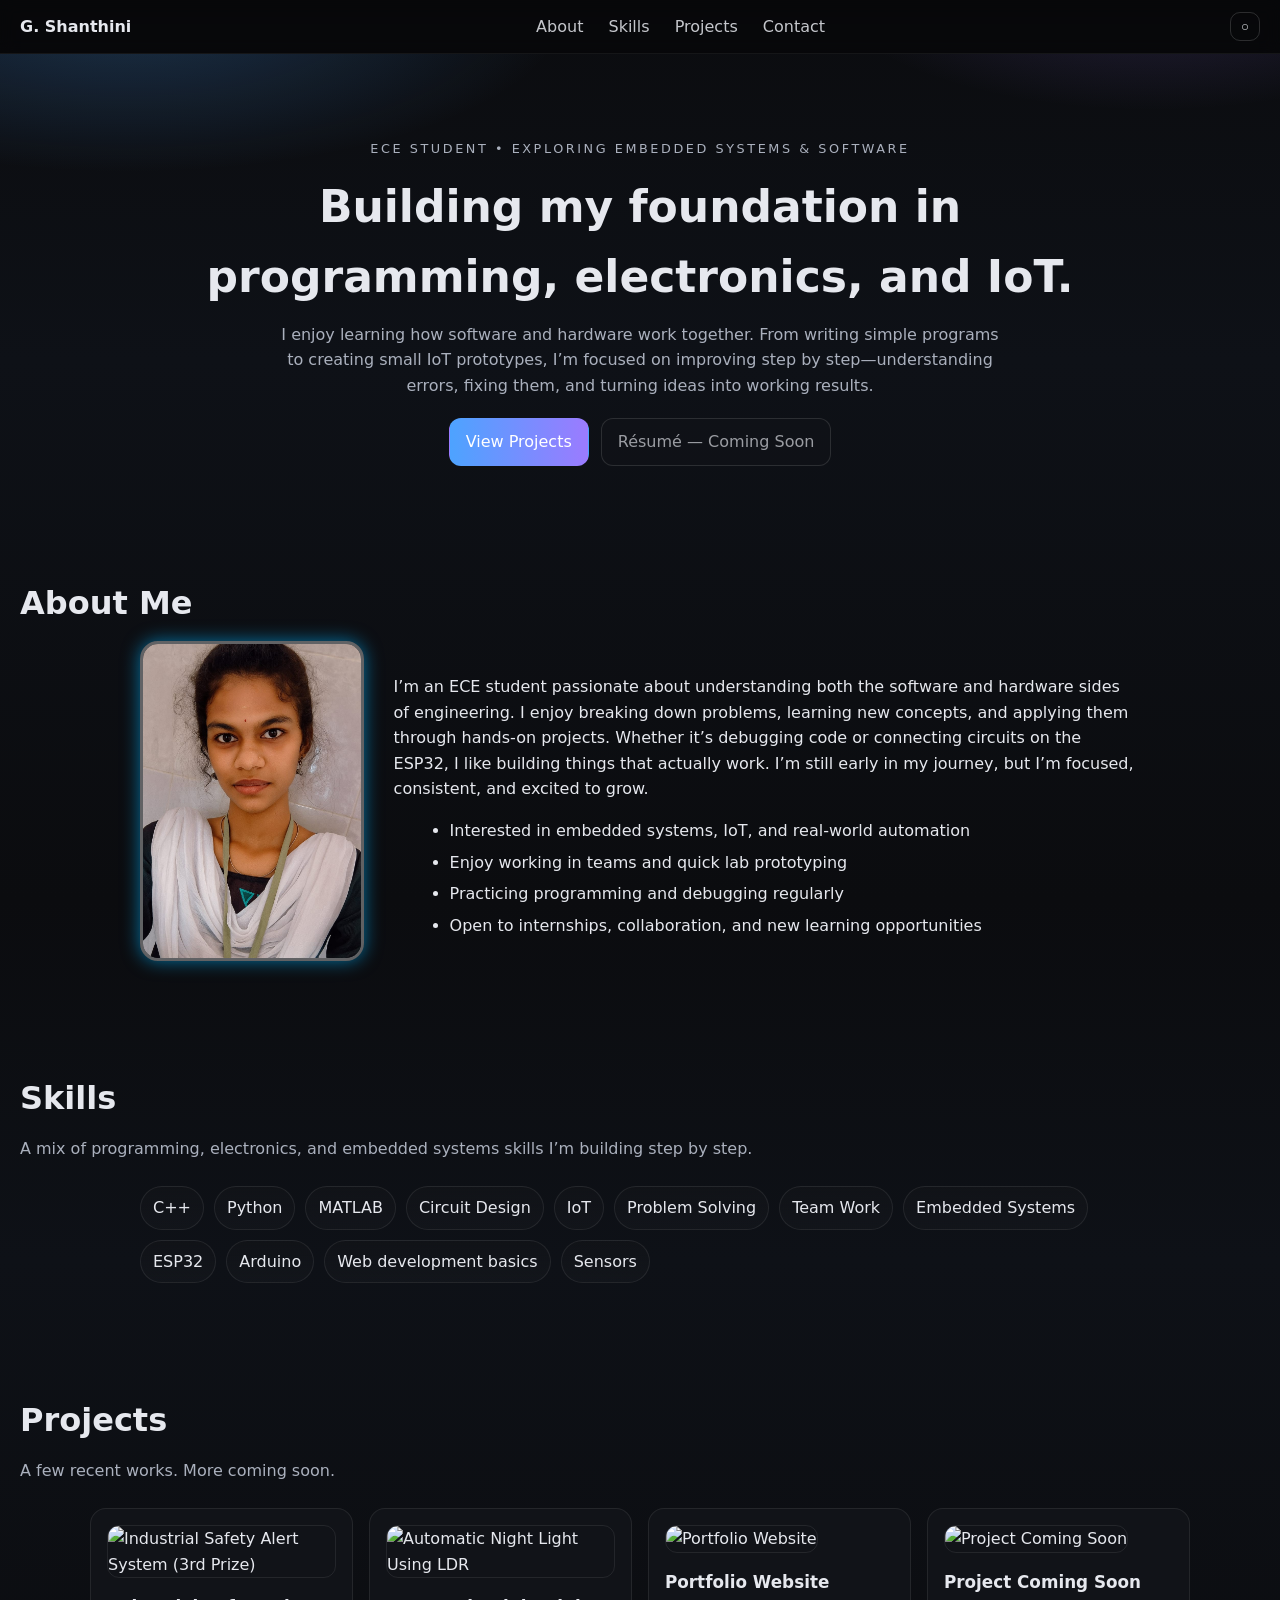
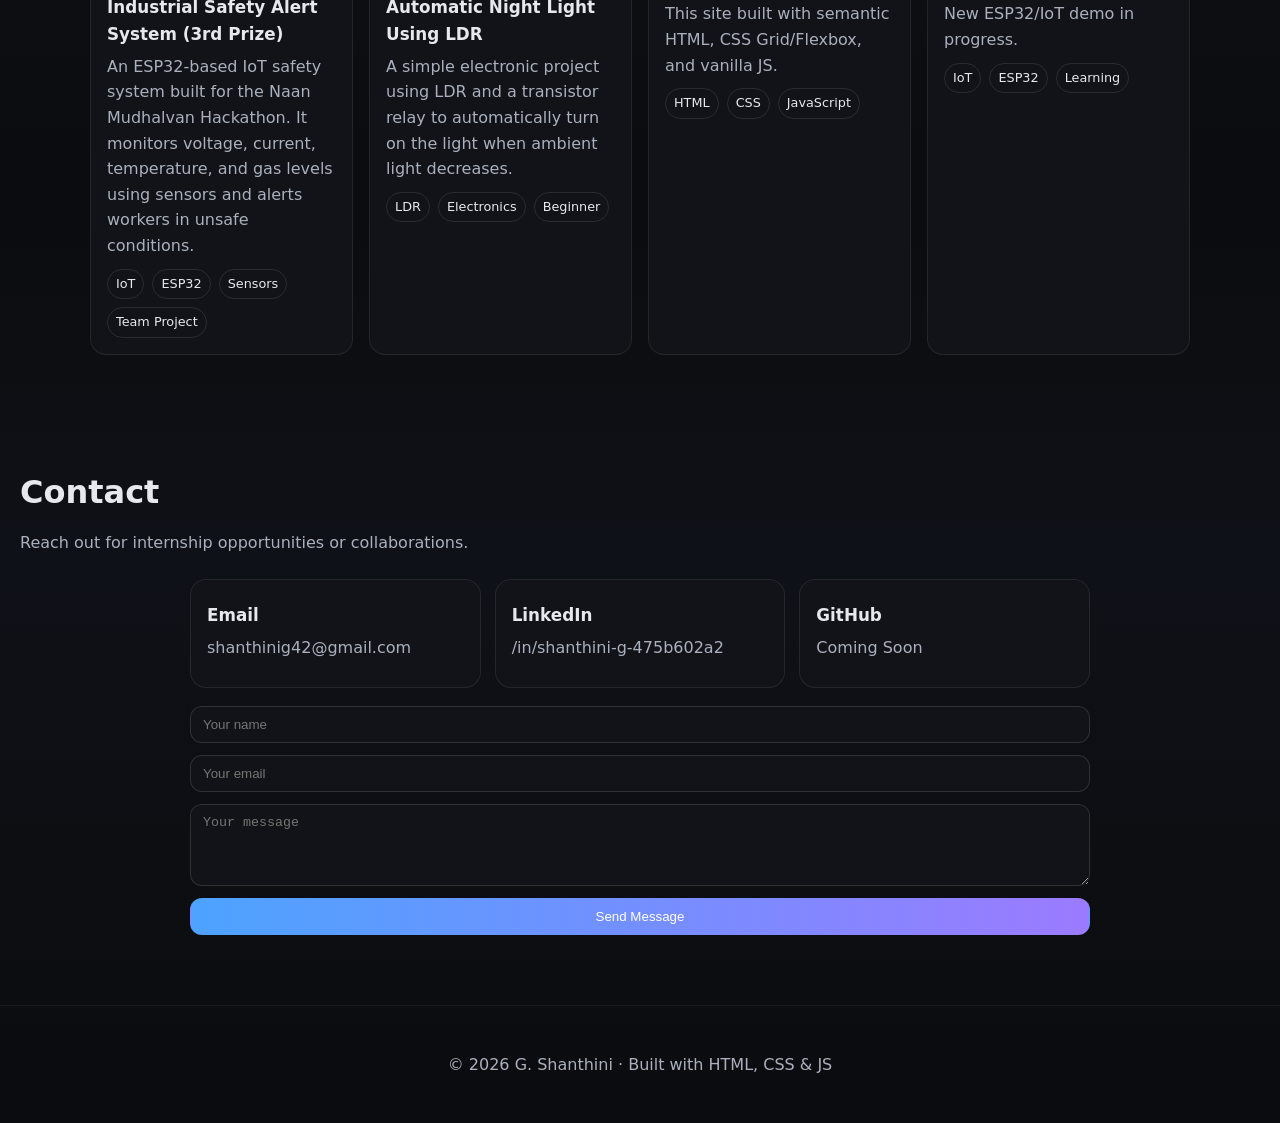
==== index.html @ 72a33650 "Add files via upload" ====
<!DOCTYPE html>
<html lang="en">
<head>
  <meta charset="utf-8" />
  <meta name="viewport" content="width=device-width, initial-scale=1" />
  <title>G. Shanthini — Portfolio</title>
  <meta name="description" content="Projects and skills of G. Shanthini, ECE student curious about hardware and software." />
  <link rel="stylesheet" href="styles.css" />
</head>
<body>
  <!-- Header / Nav -->
  <header class="site-header" id="top">
    <a class="brand" href="#top">G. Shanthini</a>
    <nav class="nav">
      <a href="#about">About</a>
      <a href="#skills">Skills</a>
      <a href="#projects">Projects</a>
      <a href="#contact">Contact</a>
    </nav>
    <button id="theme-toggle" aria-label="Toggle dark mode">○</button>
  </header>

  <!-- Hero -->
  <section class="hero">
    <div class="hero-inner">
      <p class="eyebrow">ECE Student • Exploring Embedded Systems & Software</p>

      <h1>Building my foundation in programming, electronics, and IoT.</h1>

      <p class="lead">
        I enjoy learning how software and hardware work together. From writing simple programs to creating small IoT prototypes, 
        I’m focused on improving step by step—understanding errors, fixing them, and turning ideas into working results.
      </p>

      <div class="cta">
        <a class="btn primary" href="#projects">View Projects</a>
        <a class="btn" href="#" aria-disabled="true" title="Resume coming soon">Résumé — Coming Soon</a>
      </div>
    </div>
  </section>

  <!-- About -->
  <section id="about" class="section reveal">
    <h2>About Me</h2>
    <div class="about-grid">
      <img src="me.jpg" alt="G. Shanthini" class="profile-photo" />
      <div>
        <p>
          I’m an ECE student passionate about understanding both the software and hardware sides of engineering.
          I enjoy breaking down problems, learning new concepts, and applying them through hands-on projects.
          Whether it’s debugging code or connecting circuits on the ESP32, I like building things that actually work.
         I’m still early in my journey, but I’m focused, consistent, and excited to grow.
        </p>

        <ul class="highlights">
          <li>Interested in embedded systems, IoT, and real-world automation</li>
          <li>Enjoy working in teams and quick lab prototyping</li>
          <li>Practicing programming and debugging regularly</li>
          <li>Open to internships, collaboration, and new learning opportunities</li>
        </ul>

      </div>
    </div>
  </section>

  <!-- Skills -->
  <section id="skills" class="section reveal">
    <h2>Skills</h2>
    <p class="section-lead">
      A mix of programming, electronics, and embedded systems skills I’m building step by step.
    </p>

    <div class="chips">
      <span class="chip">C++</span>
      <span class="chip">Python</span>
      <span class="chip">MATLAB</span>
      <span class="chip">Circuit Design</span>
      <span class="chip">IoT</span>
      <span class="chip">Problem Solving</span>
      <span class="chip">Team Work</span>
      <span class="chip">Embedded Systems</span>
      <span class="chip">ESP32</span>
      <span class="chip">Arduino</span>
      <span class="chip">Web development basics</span>
      <span class="chip">Sensors</span>

    </div>
  </section>

  <!-- Projects -->
  <section id="projects" class="section reveal">
    <h2>Projects</h2>
    <p class="section-lead">A few recent works. More coming soon.</p>
    <div id="project-grid" class="project-grid"><!-- populated by JS --></div>
  </section>

  <!-- Contact -->
  <section id="contact" class="section reveal">
    <h2>Contact</h2>
    <p class="section-lead">Reach out for internship opportunities or collaborations.</p>
    <div class="contact-cards">
      <a class="card" href="mailto:shanthinig42@gmail.com">
        <h3>Email</h3>
        <p>shanthinig42@gmail.com</p>
      </a>
      <a class="card" href="https://www.linkedin.com/in/shanthini-g-475b602a2" target="_blank" rel="noopener">
        <h3>LinkedIn</h3>
        <p>/in/shanthini-g-475b602a2</p>
      </a>
      <div class="card" style="cursor:default">
        <h3>GitHub</h3>
        <p>Coming Soon</p>
      </div>
    </div>

    <!-- Simple mailto form (no backend needed) -->
    <form class="contact-form" id="contact-form">
      <input name="name" placeholder="Your name" required />
      <input name="email" type="email" placeholder="Your email" required />
      <textarea name="message" rows="4" placeholder="Your message" required></textarea>
      <button type="submit" class="btn primary">Send Message</button>
      <p id="form-msg" class="form-msg" aria-live="polite"></p>
    </form>
  </section>

  <footer class="site-footer">
    <p>© <span id="year"></span> G. Shanthini · Built with HTML, CSS & JS</p>
  </footer>

  <!-- Project Details Modal (must be inside <body>, just before </body>) -->
  <div id="project-backdrop" class="backdrop" hidden></div>
  <div id="project-modal" class="modal" hidden aria-modal="true" role="dialog">
    <button id="modal-close" class="modal-close" aria-label="Close">✕</button>
    <img id="modal-img" alt="" class="modal-img" />
    <div class="modal-body">
      <h3 id="modal-title"></h3>
      <p id="modal-desc" class="modal-desc"></p>
      <ul id="modal-bullets" class="modal-bullets"></ul>
      <div id="modal-tags" class="modal-tags"></div>
      <a id="modal-link" class="btn primary" target="_blank" rel="noopener">View Project</a>
    </div>
  </div>

  <script src="script.js"></script>
</body>
</html>
---- styles.css ----
:root{
  --bg: #0b0c0f;
  --panel:#111318;
  --text:#e6e8ee;
  --muted:#aab0bd;
  --brand:#4da3ff;
  --brand-2:#9b7bff;
  --ring: rgba(77,163,255,.35);
}

.light{
  --bg:#f7f8fb;
  --panel:#ffffff;
  --text:#111318;
  --muted:#596273;
  --brand:#2563eb;
  --brand-2:#7c3aed;
  --ring: rgba(37,99,235,.25);
}

*{box-sizing:border-box}
html,body{height:100%}
body{
  margin:0;
  font-family: system-ui, -apple-system, Segoe UI, Roboto, Arial, sans-serif;
  color:var(--text);
  background:linear-gradient(180deg,var(--bg), #0e1117 40%, var(--bg) 100%);
  line-height:1.6;
}

/* Header */
.site-header{
  position:sticky; top:0; z-index:50;
  display:flex; align-items:center; justify-content:space-between;
  padding:12px 20px; background:rgba(0,0,0,.35); backdrop-filter: blur(8px);
  border-bottom:1px solid rgba(255,255,255,.06);
}
.brand{font-weight:700; color:var(--text); text-decoration:none}
.nav a{color:var(--text); text-decoration:none; margin:0 10px; opacity:.85}
.nav a:hover{opacity:1}
#theme-toggle{
  border:1px solid rgba(255,255,255,.15); background:transparent; color:var(--text);
  padding:6px 10px; border-radius:10px; cursor:pointer;
}

/* Hero */
.hero{
  padding:72px 20px 56px;
  background:
    radial-gradient(800px 300px at 10% -10%, rgba(77,163,255,.25), transparent 55%),
    radial-gradient(700px 300px at 90% -20%, rgba(155,123,255,.22), transparent 50%);
}
.hero-inner{
  max-width:1000px; margin:0 auto; text-align:center;
}
.eyebrow{
  color:var(--muted); letter-spacing:.2em; text-transform:uppercase; font-size:.8rem
}
.hero h1{
  font-size:clamp(28px,5vw,44px);
  margin:.2em 0 .2em;
}
.lead{
  max-width:720px; margin:0 auto 20px; color:var(--muted);
}
.cta{
  display:flex; gap:12px; justify-content:center; flex-wrap:wrap;
}

/* Sections */
.section{padding:56px 20px}
.section h2{
  font-size:clamp(22px,3.5vw,32px);
  margin:0 0 12px;
}
.section-lead{
  color:var(--muted);
  margin:0 0 24px;
}

/* About */
.about-grid{
  max-width:1000px; margin:0 auto;
  display:flex; gap:30px; align-items:center;
}
.highlights{ margin:14px 0 0 16px; }
.highlights li{ margin:6px 0; }

/* Profile Photo Styling */
.profile-photo {
  width: 260px;
  height: 320px;
  border-radius: 18px;
  object-fit: cover;
  border: 3px solid rgba(255, 255, 255, 0.35);
  box-shadow: 0 0 18px rgba(0, 180, 255, 0.6);
  transition: 0.25s ease-in-out;
  animation: glowPulse 3s infinite ease-in-out;
}
.profile-photo:hover {
  box-shadow: 0 0 28px rgba(0, 200, 255, 0.9);
  transform: scale(1.02);
}
@keyframes glowPulse {
  0% { box-shadow: 0 0 18px rgba(0, 180, 255, 0.6); }
  50% { box-shadow: 0 0 28px rgba(0, 220, 255, 0.9); }
  100% { box-shadow: 0 0 18px rgba(0, 180, 255, 0.6); }
}

/* Skills */
.chips{
  max-width:1000px; margin:0 auto;
  display:flex; flex-wrap:wrap; gap:10px;
}
.chip{
  background:linear-gradient(180deg, var(--panel), rgba(255,255,255,.02));
  border:1px solid rgba(255,255,255,.08);
  padding:8px 12px; border-radius:999px; color:var(--text);
}

/* Projects */
.project-grid{
  max-width:1100px; margin:0 auto;
  display:grid; gap:16px;
  grid-template-columns: repeat(auto-fill, minmax(260px, 1fr));
}

.card{
  background:var(--panel);
  border:1px solid rgba(255,255,255,.08);
  border-radius:16px; padding:16px;
  text-decoration:none; color:var(--text);
  transition: transform .15s ease, box-shadow .15s ease, border-color .15s ease;
}
.card:hover{
  transform: translateY(-3px);
  border-color: var(--ring);
  box-shadow:0 10px 24px rgba(0,0,0,.25);
}

/* Uniform card image */
.card img{
  width:100%;
  height:220px;
  object-fit:cover;
  object-position:center;
  border-radius:12px;
  margin-bottom:10px;
  border:1px solid rgba(255,255,255,.08);
}
.card h3{ margin:6px 0 6px; font-size:1.05rem; }
.card p{ color:var(--muted); margin:0 0 10px }
.card .tags{ display:flex; flex-wrap:wrap; gap:8px; }
.tag{ font-size:.8rem; padding:4px 8px; border-radius:999px; border:1px solid rgba(255,255,255,.1) }

/* Contact */
.contact-cards{
  max-width:900px; margin:0 auto 18px;
  display:grid; gap:14px;
  grid-template-columns: repeat(auto-fit, minmax(220px, 1fr));
}
.contact-form{
  max-width:900px; margin:0 auto; display:grid; gap:12px;
}
.contact-form input,
.contact-form textarea{
  background:var(--panel); border:1px solid rgba(255,255,255,.12);
  color:var(--text); padding:10px 12px;
  border-radius:12px; outline:none;
}
.contact-form input:focus,
.contact-form textarea:focus{
  border-color: var(--ring);
  box-shadow:0 0 0 4px var(--ring);
}
.form-msg{ margin:2px 0 0; color:var(--muted); }

/* Footer */
.site-footer{
  padding:30px 20px; text-align:center;
  color:var(--muted);
  border-top:1px solid rgba(255,255,255,.06);
}

/* Buttons */
.btn{
  display:inline-block; padding:10px 16px;
  border-radius:12px;
  border:1px solid rgba(255,255,255,.18);
  text-decoration:none; color:var(--text);
  background:var(--panel);
}
.btn.primary{
  border-color: transparent;
  background: linear-gradient(90deg, var(--brand), var(--brand-2));
  color:white;
}
.btn[aria-disabled="true"]{ opacity:.65; pointer-events:none; }
.btn:focus{ outline: none; box-shadow:0 0 0 4px var(--ring); }

/* Reveal animation */
.reveal{ opacity:0; transform: translateY(40px); transition: all .9s ease; }
.reveal.active{ opacity:1; transform: translateY(0); }

/* ===== Project Modal ===== */
.backdrop{position:fixed; inset:0; background:rgba(0,0,0,.6); backdrop-filter:blur(4px); z-index:80;}
.modal{position:fixed; inset:0; display:grid; place-items:center; padding:24px; z-index:90;}
.modal[hidden], .backdrop[hidden]{display:none;}
.modal-img{width:100%; max-width:760px; height:320px; object-fit:cover; border-radius:18px; border:1px solid rgba(255,255,255,.12); margin-bottom:10px;}
.modal .modal-body{max-width:760px; background:var(--panel); color:var(--text); border:1px solid rgba(255,255,255,.12); border-radius:18px; padding:18px 18px 20px; box-shadow:0 30px 60px rgba(0,0,0,.45);}
.modal h3{margin:6px 0 8px; font-size:1.35rem;}
.modal-desc{color:var(--muted); margin:0 0 10px;}
.modal-bullets{margin:8px 0 12px 18px;}
.modal-bullets li{margin:6px 0;}
.modal-tags{display:flex; flex-wrap:wrap; gap:8px; margin-bottom:14px;}
.modal-tags .tag{font-size:.85rem; padding:4px 8px; border-radius:999px; border:1px solid rgba(255,255,255,.14);}
.modal-close{position:fixed; top:20px; right:20px; background:var(--panel); color:var(--text); border:1px solid rgba(255,255,255,.18); width:38px; height:38px; border-radius:12px; cursor:pointer;}
.modal.open .modal-img, .modal.open .modal-body{ animation: pop .22s ease-out both; }
@keyframes pop{ from{transform:translateY(10px) scale(.98); opacity:0;} to{transform:translateY(0) scale(1); opacity:1;} }

@media (max-width: 860px){ .modal-img{height:220px;} }
@media (max-width: 480px){
  .modal-img { height: 180px; }
  .modal .modal-body { padding: 14px; border-radius: 14px; }
  .modal h3 { font-size: 1.1rem; }
}
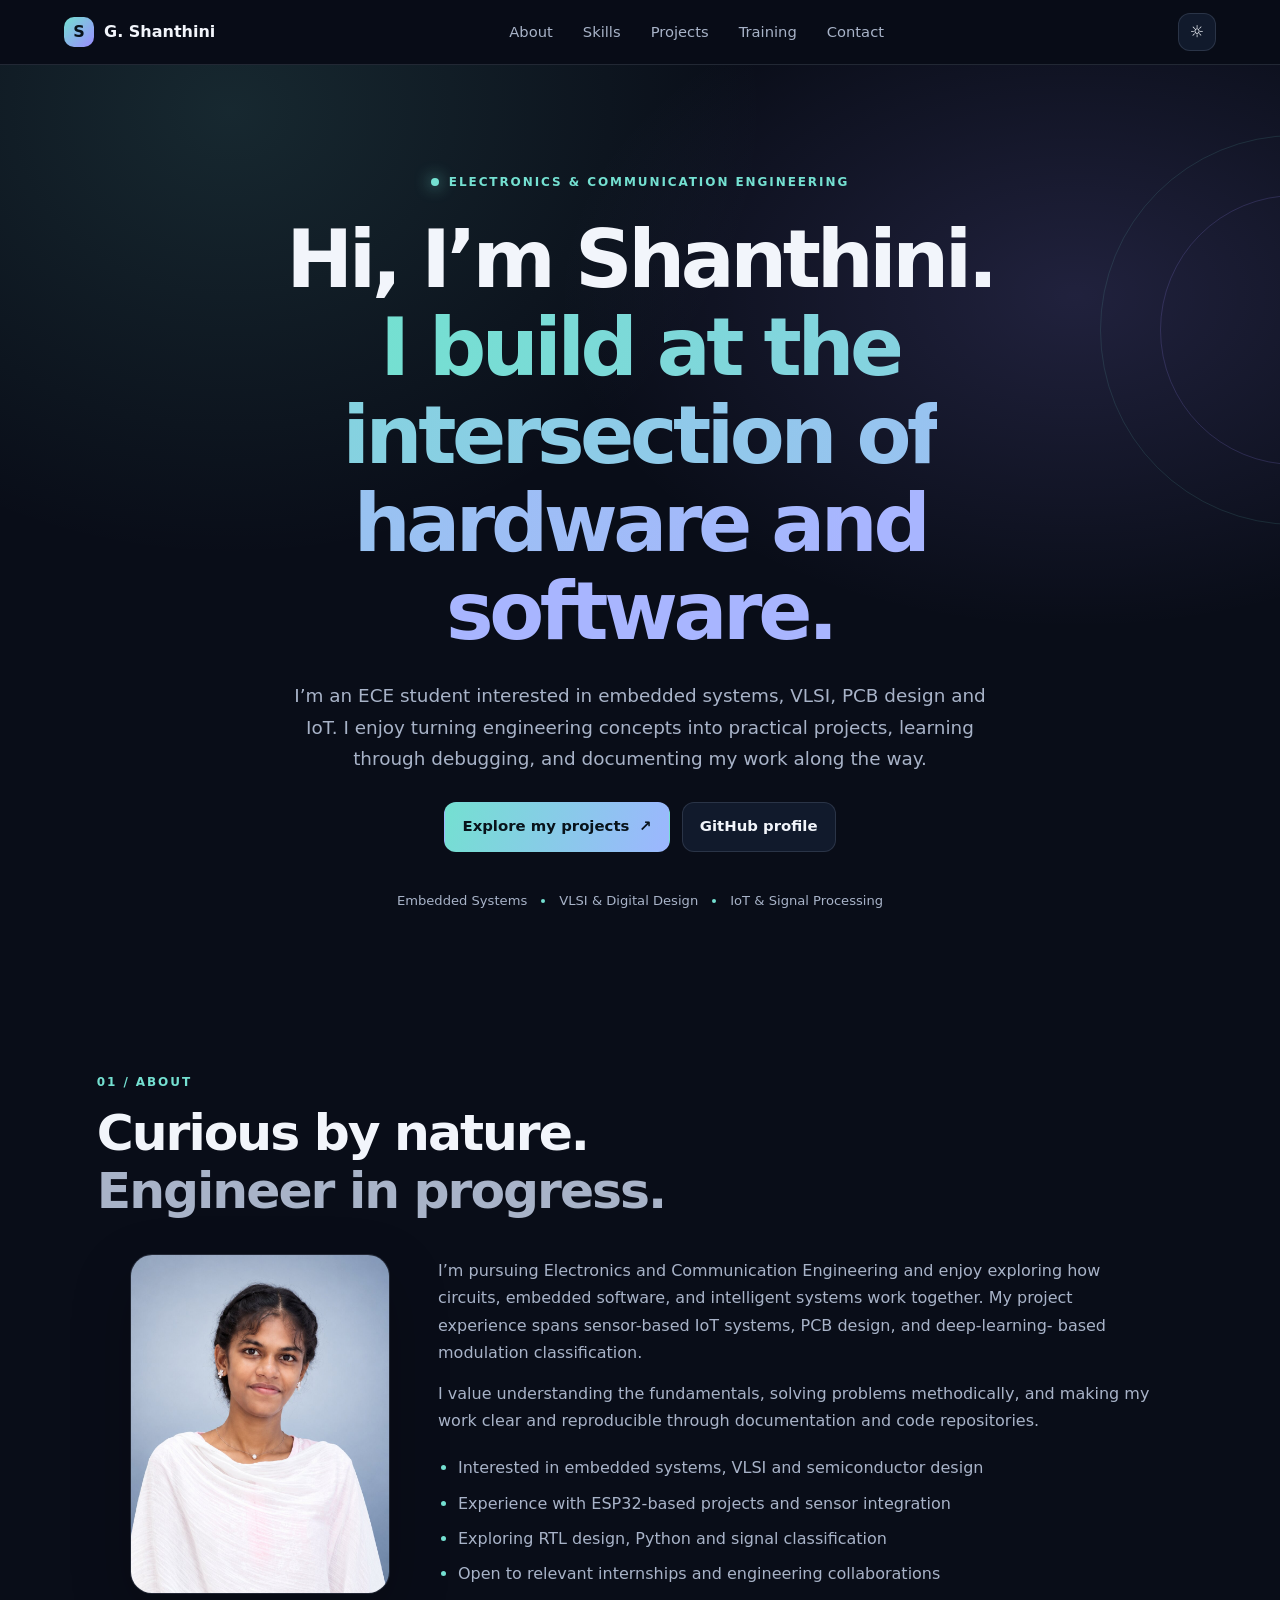
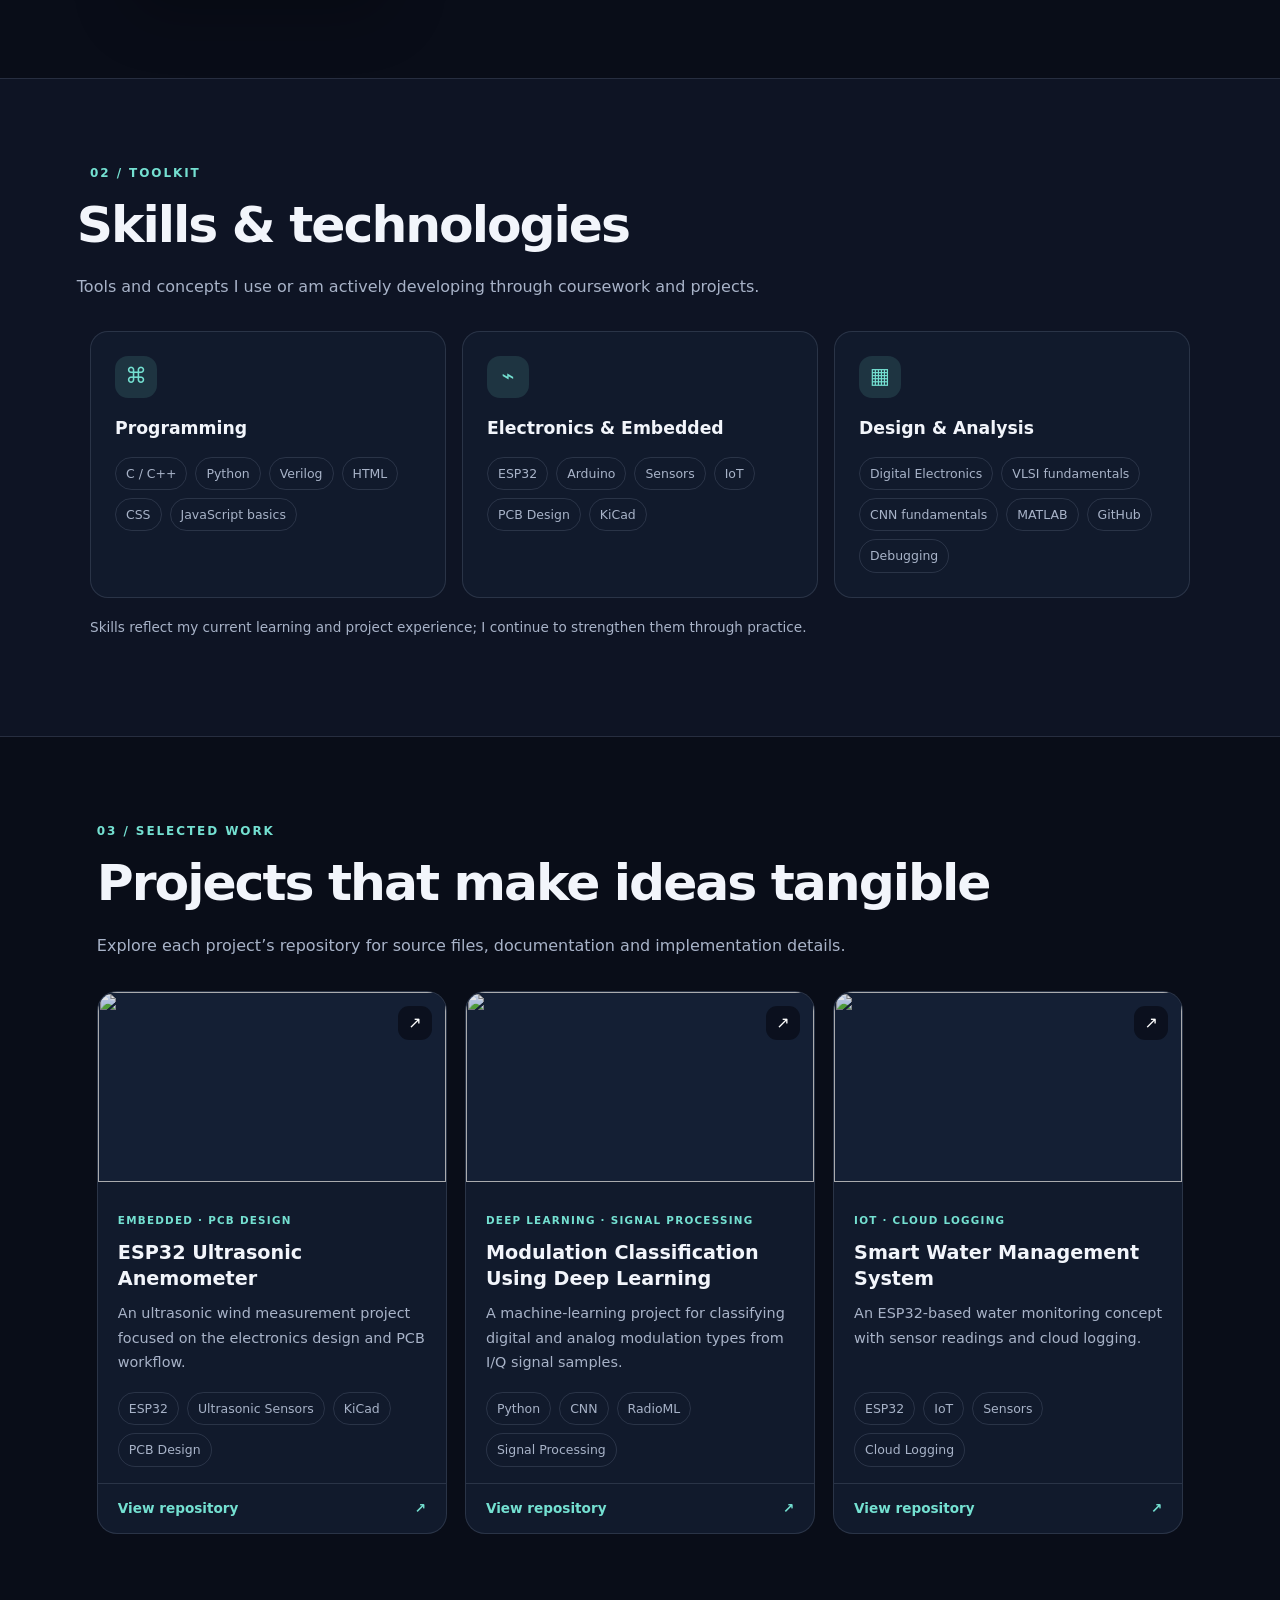
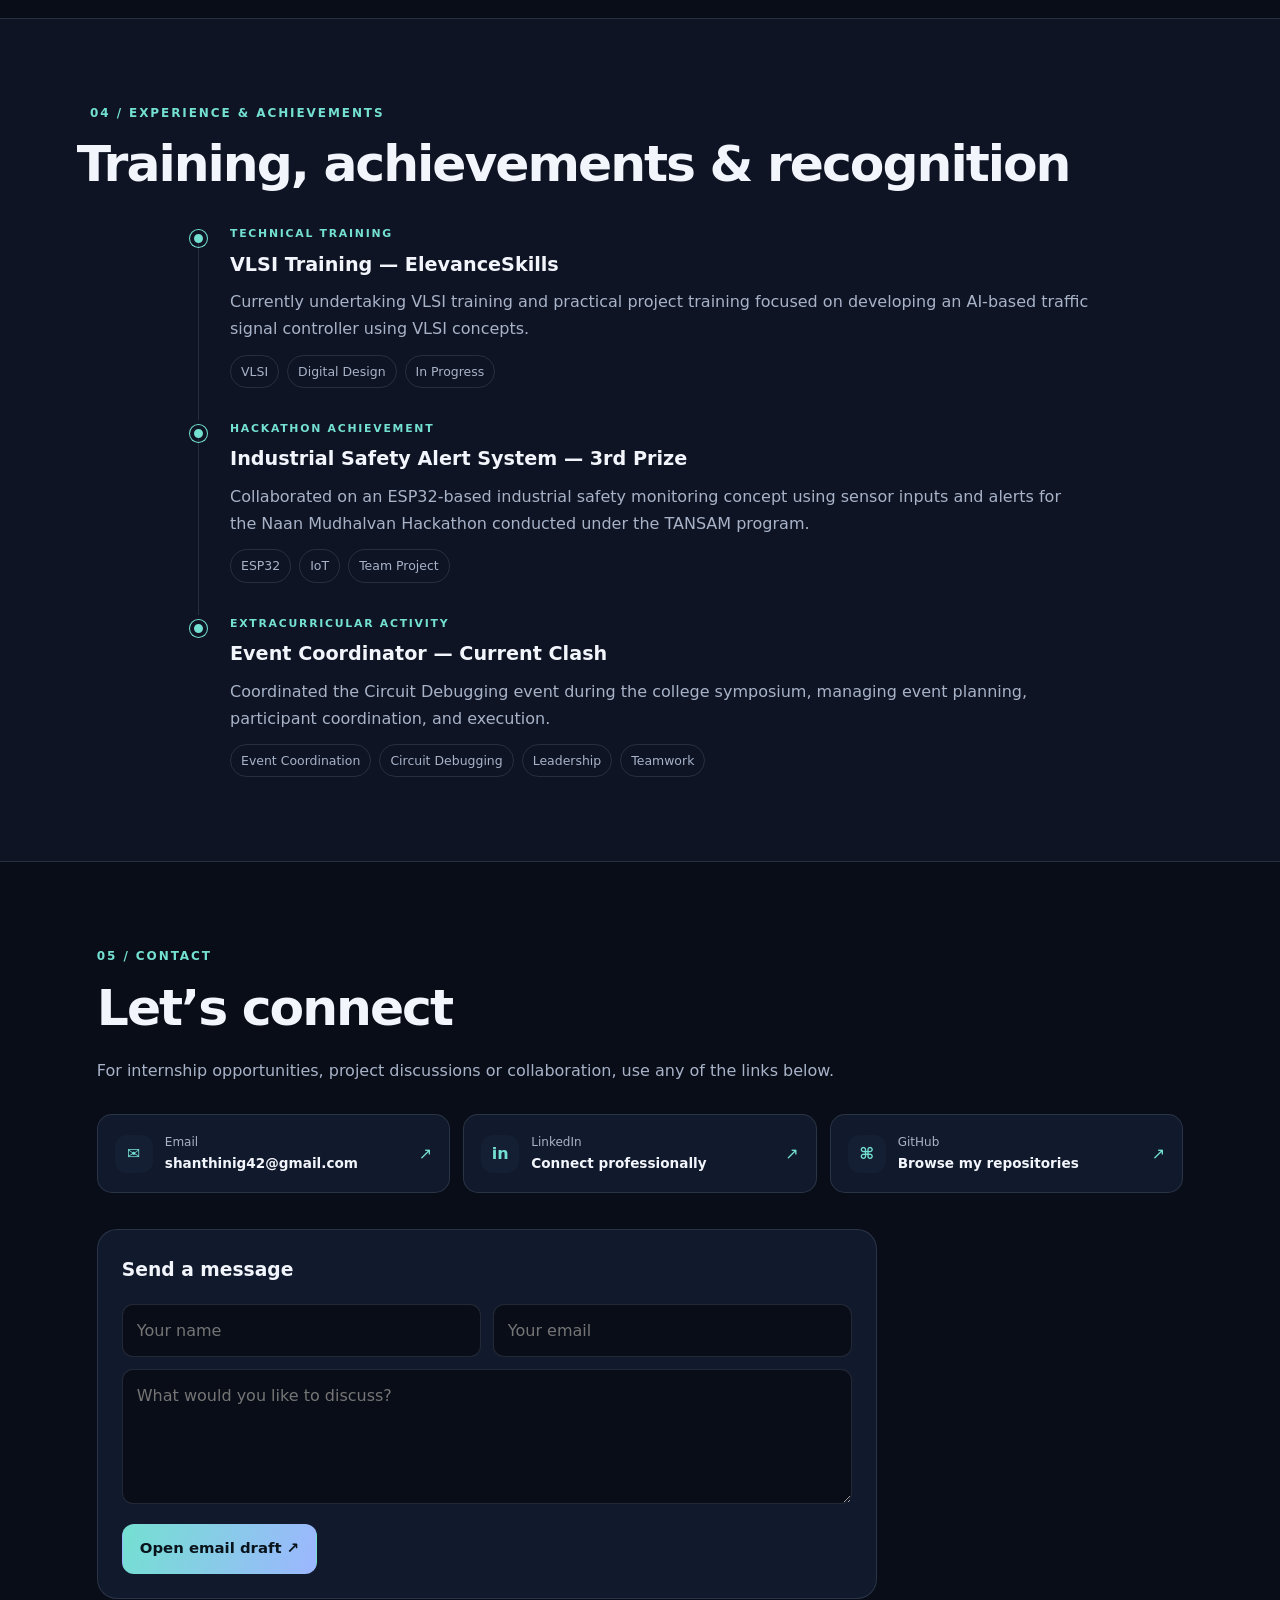
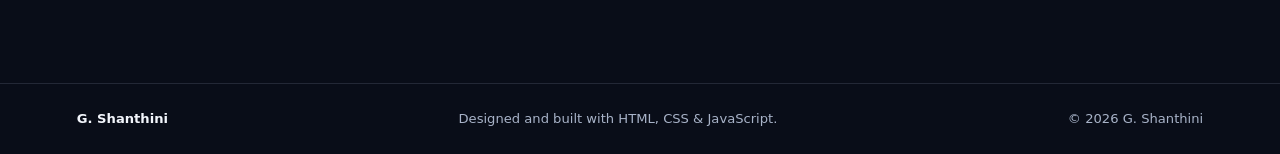
==== commit dadf1df8: "Add files via upload" ====
--- a/index.html
+++ b/index.html
@@ -1,146 +1,460 @@
-<!DOCTYPE html>
-<html lang="en">
-<head>
-  <meta charset="utf-8" />
-  <meta name="viewport" content="width=device-width, initial-scale=1" />
-  <title>G. Shanthini — Portfolio</title>
-  <meta name="description" content="Projects and skills of G. Shanthini, ECE student curious about hardware and software." />
-  <link rel="stylesheet" href="styles.css" />
-</head>
-<body>
-  <!-- Header / Nav -->
-  <header class="site-header" id="top">
-    <a class="brand" href="#top">G. Shanthini</a>
-    <nav class="nav">
-      <a href="#about">About</a>
-      <a href="#skills">Skills</a>
-      <a href="#projects">Projects</a>
-      <a href="#contact">Contact</a>
-    </nav>
-    <button id="theme-toggle" aria-label="Toggle dark mode">○</button>
-  </header>
-
-  <!-- Hero -->
-  <section class="hero">
-    <div class="hero-inner">
-      <p class="eyebrow">ECE Student • Exploring Embedded Systems & Software</p>
-
-      <h1>Building my foundation in programming, electronics, and IoT.</h1>
-
-      <p class="lead">
-        I enjoy learning how software and hardware work together. From writing simple programs to creating small IoT prototypes, 
-        I’m focused on improving step by step—understanding errors, fixing them, and turning ideas into working results.
-      </p>
-
-      <div class="cta">
-        <a class="btn primary" href="#projects">View Projects</a>
-        <a class="btn" href="#" aria-disabled="true" title="Resume coming soon">Résumé — Coming Soon</a>
-      </div>
-    </div>
-  </section>
-
-  <!-- About -->
-  <section id="about" class="section reveal">
-    <h2>About Me</h2>
-    <div class="about-grid">
-      <img src="me.jpg" alt="G. Shanthini" class="profile-photo" />
-      <div>
-        <p>
-          I’m an ECE student passionate about understanding both the software and hardware sides of engineering.
-          I enjoy breaking down problems, learning new concepts, and applying them through hands-on projects.
-          Whether it’s debugging code or connecting circuits on the ESP32, I like building things that actually work.
-         I’m still early in my journey, but I’m focused, consistent, and excited to grow.
-        </p>
-
-        <ul class="highlights">
-          <li>Interested in embedded systems, IoT, and real-world automation</li>
-          <li>Enjoy working in teams and quick lab prototyping</li>
-          <li>Practicing programming and debugging regularly</li>
-          <li>Open to internships, collaboration, and new learning opportunities</li>
-        </ul>
-
-      </div>
-    </div>
-  </section>
-
-  <!-- Skills -->
-  <section id="skills" class="section reveal">
-    <h2>Skills</h2>
-    <p class="section-lead">
-      A mix of programming, electronics, and embedded systems skills I’m building step by step.
-    </p>
-
-    <div class="chips">
-      <span class="chip">C++</span>
-      <span class="chip">Python</span>
-      <span class="chip">MATLAB</span>
-      <span class="chip">Circuit Design</span>
-      <span class="chip">IoT</span>
-      <span class="chip">Problem Solving</span>
-      <span class="chip">Team Work</span>
-      <span class="chip">Embedded Systems</span>
-      <span class="chip">ESP32</span>
-      <span class="chip">Arduino</span>
-      <span class="chip">Web development basics</span>
-      <span class="chip">Sensors</span>
-
-    </div>
-  </section>
-
-  <!-- Projects -->
-  <section id="projects" class="section reveal">
-    <h2>Projects</h2>
-    <p class="section-lead">A few recent works. More coming soon.</p>
-    <div id="project-grid" class="project-grid"><!-- populated by JS --></div>
-  </section>
-
-  <!-- Contact -->
-  <section id="contact" class="section reveal">
-    <h2>Contact</h2>
-    <p class="section-lead">Reach out for internship opportunities or collaborations.</p>
-    <div class="contact-cards">
-      <a class="card" href="mailto:shanthinig42@gmail.com">
-        <h3>Email</h3>
-        <p>shanthinig42@gmail.com</p>
-      </a>
-      <a class="card" href="https://www.linkedin.com/in/shanthini-g-475b602a2" target="_blank" rel="noopener">
-        <h3>LinkedIn</h3>
-        <p>/in/shanthini-g-475b602a2</p>
-      </a>
-      <div class="card" style="cursor:default">
-        <h3>GitHub</h3>
-        <p>Coming Soon</p>
-      </div>
-    </div>
-
-    <!-- Simple mailto form (no backend needed) -->
-    <form class="contact-form" id="contact-form">
-      <input name="name" placeholder="Your name" required />
-      <input name="email" type="email" placeholder="Your email" required />
-      <textarea name="message" rows="4" placeholder="Your message" required></textarea>
-      <button type="submit" class="btn primary">Send Message</button>
-      <p id="form-msg" class="form-msg" aria-live="polite"></p>
-    </form>
-  </section>
-
-  <footer class="site-footer">
-    <p>© <span id="year"></span> G. Shanthini · Built with HTML, CSS & JS</p>
-  </footer>
-
-  <!-- Project Details Modal (must be inside <body>, just before </body>) -->
-  <div id="project-backdrop" class="backdrop" hidden></div>
-  <div id="project-modal" class="modal" hidden aria-modal="true" role="dialog">
-    <button id="modal-close" class="modal-close" aria-label="Close">✕</button>
-    <img id="modal-img" alt="" class="modal-img" />
-    <div class="modal-body">
-      <h3 id="modal-title"></h3>
-      <p id="modal-desc" class="modal-desc"></p>
-      <ul id="modal-bullets" class="modal-bullets"></ul>
-      <div id="modal-tags" class="modal-tags"></div>
-      <a id="modal-link" class="btn primary" target="_blank" rel="noopener">View Project</a>
-    </div>
-  </div>
-
-  <script src="script.js"></script>
-</body>
-</html>
+
+<!DOCTYPE html>
+<html lang="en">
+<head>
+  <meta charset="utf-8" />
+  <meta name="viewport" content="width=device-width, initial-scale=1" />
+  <meta name="theme-color" content="#0b1020" />
+
+  <title>G. Shanthini | ECE & Embedded Systems Portfolio</title>
+
+  <meta
+    name="description"
+    content="Portfolio of G. Shanthini, Electronics and Communication Engineering student exploring embedded systems, VLSI, IoT, PCB design, and deep learning."
+  />
+
+  <link rel="stylesheet" href="styles.css" />
+</head>
+
+<body>
+  <header class="site-header" id="top">
+    <a class="brand" href="#top">
+      <span class="brand-mark">S</span>
+      G. Shanthini
+    </a>
+
+    <nav class="nav" aria-label="Main navigation">
+      <a href="#about">About</a>
+      <a href="#skills">Skills</a>
+      <a href="#projects">Projects</a>
+      <a href="#experience">Training</a>
+      <a href="#contact">Contact</a>
+    </nav>
+
+    <button
+      id="theme-toggle"
+      aria-label="Toggle light mode"
+      title="Toggle theme"
+      type="button"
+    >☼</button>
+  </header>
+
+  <main>
+    <!-- Hero Section -->
+    <section class="hero">
+      <div class="hero-inner">
+        <p class="eyebrow">
+          <span class="status-dot"></span>
+          Electronics & Communication Engineering
+        </p>
+
+        <h1>
+          Hi, I’m Shanthini.<br />
+          <span class="gradient-text">
+            I build at the intersection of hardware and software.
+          </span>
+        </h1>
+
+        <p class="lead">
+          I’m an ECE student interested in embedded systems, VLSI, PCB
+          design and IoT. I enjoy turning engineering concepts into
+          practical projects, learning through debugging, and documenting
+          my work along the way.
+        </p>
+
+        <div class="cta">
+          <a class="btn primary" href="#projects">
+            Explore my projects
+            <span aria-hidden="true">↗</span>
+          </a>
+
+          <a
+            class="btn"
+            href="https://github.com/ShanthiniGopi42"
+            target="_blank"
+            rel="noopener noreferrer"
+          >GitHub profile</a>
+        </div>
+
+        <div class="hero-facts">
+          <span>Embedded Systems</span>
+          <i></i>
+          <span>VLSI & Digital Design</span>
+          <i></i>
+          <span>IoT & Signal Processing</span>
+        </div>
+      </div>
+
+      <div class="hero-orbit orbit-one"></div>
+      <div class="hero-orbit orbit-two"></div>
+    </section>
+
+    <!-- About Section -->
+    <section id="about" class="section reveal">
+      <div class="section-kicker">01 / ABOUT</div>
+
+      <h2>
+        Curious by nature.<br />
+        <span class="muted-heading">Engineer in progress.</span>
+      </h2>
+
+      <div class="about-grid">
+        <img
+          src="me.jpg"
+          alt="Portrait of G. Shanthini"
+          class="profile-photo"
+        />
+
+        <div class="about-copy">
+          <p>
+            I’m pursuing Electronics and Communication Engineering and
+            enjoy exploring how circuits, embedded software, and
+            intelligent systems work together. My project experience
+            spans sensor-based IoT systems, PCB design, and deep-learning-
+            based modulation classification.
+          </p>
+
+          <p>
+            I value understanding the fundamentals, solving problems
+            methodically, and making my work clear and reproducible
+            through documentation and code repositories.
+          </p>
+
+          <ul class="highlights">
+            <li>
+              Interested in embedded systems, VLSI and semiconductor design
+            </li>
+            <li>
+              Experience with ESP32-based projects and sensor integration
+            </li>
+            <li>
+              Exploring RTL design, Python and signal classification
+            </li>
+            <li>
+              Open to relevant internships and engineering collaborations
+            </li>
+          </ul>
+        </div>
+      </div>
+    </section>
+
+    <!-- Skills Section -->
+    <section id="skills" class="section section-alt reveal">
+      <div class="section-kicker">02 / TOOLKIT</div>
+
+      <h2>Skills & technologies</h2>
+
+      <p class="section-lead">
+        Tools and concepts I use or am actively developing through
+        coursework and projects.
+      </p>
+
+      <div class="skill-groups">
+        <article class="skill-panel">
+          <div class="skill-icon">⌘</div>
+          <h3>Programming</h3>
+
+          <div class="chips">
+            <span class="chip">C / C++</span>
+            <span class="chip">Python</span>
+            <span class="chip">Verilog</span>
+            <span class="chip">HTML</span>
+            <span class="chip">CSS</span>
+            <span class="chip">JavaScript basics</span>
+          </div>
+        </article>
+
+        <article class="skill-panel">
+          <div class="skill-icon">⌁</div>
+          <h3>Electronics & Embedded</h3>
+
+          <div class="chips">
+            <span class="chip">ESP32</span>
+            <span class="chip">Arduino</span>
+            <span class="chip">Sensors</span>
+            <span class="chip">IoT</span>
+            <span class="chip">PCB Design</span>
+            <span class="chip">KiCad</span>
+          </div>
+        </article>
+
+        <article class="skill-panel">
+          <div class="skill-icon">▦</div>
+          <h3>Design & Analysis</h3>
+
+          <div class="chips">
+            <span class="chip">Digital Electronics</span>
+            <span class="chip">VLSI fundamentals</span>
+            <span class="chip">CNN fundamentals</span>
+            <span class="chip">MATLAB</span>
+            <span class="chip">GitHub</span>
+            <span class="chip">Debugging</span>
+          </div>
+        </article>
+      </div>
+
+      <p class="note">
+        Skills reflect my current learning and project experience;
+        I continue to strengthen them through practice.
+      </p>
+    </section>
+
+    <!-- Projects Section -->
+    <section id="projects" class="section reveal">
+      <div class="section-kicker">03 / SELECTED WORK</div>
+
+      <h2>Projects that make ideas tangible</h2>
+
+      <p class="section-lead">
+        Explore each project’s repository for source files,
+        documentation and implementation details.
+      </p>
+
+      <div id="project-grid" class="project-grid"></div>
+    </section>
+
+    <!-- Experience & Achievements Section -->
+    <section
+      id="experience"
+      class="section section-alt reveal"
+    >
+      <div class="section-kicker">
+        04 / EXPERIENCE & ACHIEVEMENTS
+      </div>
+
+      <h2>Training, achievements & recognition</h2>
+
+      <div class="timeline">
+
+        <!-- VLSI Training -->
+        <article class="timeline-item">
+          <span class="timeline-dot"></span>
+
+          <div>
+            <p class="timeline-label">TECHNICAL TRAINING</p>
+
+            <h3>VLSI Training — ElevanceSkills</h3>
+
+            <p>
+              Currently undertaking VLSI training and practical project
+              training focused on developing an AI-based traffic signal
+              controller using VLSI concepts.
+            </p>
+
+            <div class="tags">
+              <span class="tag">VLSI</span>
+              <span class="tag">Digital Design</span>
+              <span class="tag">In Progress</span>
+            </div>
+          </div>
+        </article>
+
+        <!-- Hackathon Achievement -->
+        <article class="timeline-item">
+          <span class="timeline-dot"></span>
+
+          <div>
+            <p class="timeline-label">HACKATHON ACHIEVEMENT</p>
+
+            <h3>Industrial Safety Alert System — 3rd Prize</h3>
+
+            <p>
+              Collaborated on an ESP32-based industrial safety monitoring
+              concept using sensor inputs and alerts for the Naan Mudhalvan
+              Hackathon conducted under the TANSAM program.
+            </p>
+
+            <div class="tags">
+              <span class="tag">ESP32</span>
+              <span class="tag">IoT</span>
+              <span class="tag">Team Project</span>
+            </div>
+          </div>
+        </article>
+
+        <!-- Extracurricular Activity -->
+        <article class="timeline-item">
+          <span class="timeline-dot"></span>
+
+          <div>
+            <p class="timeline-label">EXTRACURRICULAR ACTIVITY</p>
+
+            <h3>Event Coordinator — Current Clash</h3>
+
+            <p>
+              Coordinated the Circuit Debugging event during the college
+              symposium, managing event planning, participant
+              coordination, and execution.
+            </p>
+
+            <div class="tags">
+              <span class="tag">Event Coordination</span>
+              <span class="tag">Circuit Debugging</span>
+              <span class="tag">Leadership</span>
+              <span class="tag">Teamwork</span>
+            </div>
+          </div>
+        </article>
+
+      </div>
+    </section>
+
+    <!-- Contact Section -->
+    <section id="contact" class="section reveal">
+      <div class="section-kicker">05 / CONTACT</div>
+
+      <h2>Let’s connect</h2>
+
+      <p class="section-lead">
+        For internship opportunities, project discussions or
+        collaboration, use any of the links below.
+      </p>
+
+      <div class="contact-cards">
+        <a
+          class="contact-card"
+          href="mailto:shanthinig42@gmail.com"
+        >
+          <span class="contact-symbol">✉</span>
+          <span>
+            <small>Email</small>
+            <strong>shanthinig42@gmail.com</strong>
+          </span>
+          <span class="external">↗</span>
+        </a>
+
+        <a
+          class="contact-card"
+          href="https://www.linkedin.com/in/shanthini-g-475b602a2"
+          target="_blank"
+          rel="noopener noreferrer"
+        >
+          <span class="contact-symbol">in</span>
+          <span>
+            <small>LinkedIn</small>
+            <strong>Connect professionally</strong>
+          </span>
+          <span class="external">↗</span>
+        </a>
+
+        <a
+          class="contact-card"
+          href="https://github.com/ShanthiniGopi42"
+          target="_blank"
+          rel="noopener noreferrer"
+        >
+          <span class="contact-symbol">⌘</span>
+          <span>
+            <small>GitHub</small>
+            <strong>Browse my repositories</strong>
+          </span>
+          <span class="external">↗</span>
+        </a>
+      </div>
+
+      <form class="contact-form" id="contact-form">
+        <h3>Send a message</h3>
+
+        <div class="form-row">
+          <input
+            name="name"
+            placeholder="Your name"
+            autocomplete="name"
+            required
+          />
+
+          <input
+            name="email"
+            type="email"
+            placeholder="Your email"
+            autocomplete="email"
+            required
+          />
+        </div>
+
+        <textarea
+          name="message"
+          rows="4"
+          placeholder="What would you like to discuss?"
+          required
+        ></textarea>
+
+        <div class="form-submit">
+          <button type="submit" class="btn primary">
+            Open email draft ↗
+          </button>
+
+          <p
+            id="form-msg"
+            class="form-msg"
+            aria-live="polite"
+          ></p>
+        </div>
+      </form>
+    </section>
+  </main>
+
+  <!-- Footer -->
+  <footer class="site-footer">
+    <a class="brand" href="#top">G. Shanthini</a>
+
+    <p>Designed and built with HTML, CSS & JavaScript.</p>
+
+    <p>
+      © <span id="year"></span> G. Shanthini
+    </p>
+  </footer>
+
+  <!-- Project Modal -->
+  <div
+    id="project-backdrop"
+    class="backdrop"
+    hidden
+  ></div>
+
+  <div
+    id="project-modal"
+    class="modal"
+    hidden
+    aria-modal="true"
+    role="dialog"
+    aria-labelledby="modal-title"
+  >
+    <div class="modal-panel">
+      <button
+        id="modal-close"
+        class="modal-close"
+        aria-label="Close project details"
+        type="button"
+      >✕</button>
+
+      <img
+        id="modal-img"
+        alt=""
+        class="modal-img"
+      />
+
+      <div class="modal-body">
+        <p class="section-kicker">PROJECT DETAILS</p>
+
+        <h3 id="modal-title"></h3>
+
+        <p id="modal-desc" class="modal-desc"></p>
+
+        <ul id="modal-bullets" class="modal-bullets"></ul>
+
+        <div id="modal-tags" class="modal-tags"></div>
+
+        <a
+          id="modal-link"
+          class="btn primary"
+          target="_blank"
+          rel="noopener noreferrer"
+        >Open GitHub repository ↗</a>
+      </div>
+    </div>
+  </div>
+
+  <script src="script.js"></script>
+</body>
+</html>
--- a/styles.css
+++ b/styles.css
@@ -1,226 +1,6 @@
-:root{
-  --bg: #0b0c0f;
-  --panel:#111318;
-  --text:#e6e8ee;
-  --muted:#aab0bd;
-  --brand:#4da3ff;
-  --brand-2:#9b7bff;
-  --ring: rgba(77,163,255,.35);
-}
-
-.light{
-  --bg:#f7f8fb;
-  --panel:#ffffff;
-  --text:#111318;
-  --muted:#596273;
-  --brand:#2563eb;
-  --brand-2:#7c3aed;
-  --ring: rgba(37,99,235,.25);
-}
-
-*{box-sizing:border-box}
-html,body{height:100%}
-body{
-  margin:0;
-  font-family: system-ui, -apple-system, Segoe UI, Roboto, Arial, sans-serif;
-  color:var(--text);
-  background:linear-gradient(180deg,var(--bg), #0e1117 40%, var(--bg) 100%);
-  line-height:1.6;
-}
-
-/* Header */
-.site-header{
-  position:sticky; top:0; z-index:50;
-  display:flex; align-items:center; justify-content:space-between;
-  padding:12px 20px; background:rgba(0,0,0,.35); backdrop-filter: blur(8px);
-  border-bottom:1px solid rgba(255,255,255,.06);
-}
-.brand{font-weight:700; color:var(--text); text-decoration:none}
-.nav a{color:var(--text); text-decoration:none; margin:0 10px; opacity:.85}
-.nav a:hover{opacity:1}
-#theme-toggle{
-  border:1px solid rgba(255,255,255,.15); background:transparent; color:var(--text);
-  padding:6px 10px; border-radius:10px; cursor:pointer;
-}
-
-/* Hero */
-.hero{
-  padding:72px 20px 56px;
-  background:
-    radial-gradient(800px 300px at 10% -10%, rgba(77,163,255,.25), transparent 55%),
-    radial-gradient(700px 300px at 90% -20%, rgba(155,123,255,.22), transparent 50%);
-}
-.hero-inner{
-  max-width:1000px; margin:0 auto; text-align:center;
-}
-.eyebrow{
-  color:var(--muted); letter-spacing:.2em; text-transform:uppercase; font-size:.8rem
-}
-.hero h1{
-  font-size:clamp(28px,5vw,44px);
-  margin:.2em 0 .2em;
-}
-.lead{
-  max-width:720px; margin:0 auto 20px; color:var(--muted);
-}
-.cta{
-  display:flex; gap:12px; justify-content:center; flex-wrap:wrap;
-}
-
-/* Sections */
-.section{padding:56px 20px}
-.section h2{
-  font-size:clamp(22px,3.5vw,32px);
-  margin:0 0 12px;
-}
-.section-lead{
-  color:var(--muted);
-  margin:0 0 24px;
-}
-
-/* About */
-.about-grid{
-  max-width:1000px; margin:0 auto;
-  display:flex; gap:30px; align-items:center;
-}
-.highlights{ margin:14px 0 0 16px; }
-.highlights li{ margin:6px 0; }
-
-/* Profile Photo Styling */
-.profile-photo {
-  width: 260px;
-  height: 320px;
-  border-radius: 18px;
-  object-fit: cover;
-  border: 3px solid rgba(255, 255, 255, 0.35);
-  box-shadow: 0 0 18px rgba(0, 180, 255, 0.6);
-  transition: 0.25s ease-in-out;
-  animation: glowPulse 3s infinite ease-in-out;
-}
-.profile-photo:hover {
-  box-shadow: 0 0 28px rgba(0, 200, 255, 0.9);
-  transform: scale(1.02);
-}
-@keyframes glowPulse {
-  0% { box-shadow: 0 0 18px rgba(0, 180, 255, 0.6); }
-  50% { box-shadow: 0 0 28px rgba(0, 220, 255, 0.9); }
-  100% { box-shadow: 0 0 18px rgba(0, 180, 255, 0.6); }
-}
-
-/* Skills */
-.chips{
-  max-width:1000px; margin:0 auto;
-  display:flex; flex-wrap:wrap; gap:10px;
-}
-.chip{
-  background:linear-gradient(180deg, var(--panel), rgba(255,255,255,.02));
-  border:1px solid rgba(255,255,255,.08);
-  padding:8px 12px; border-radius:999px; color:var(--text);
-}
-
-/* Projects */
-.project-grid{
-  max-width:1100px; margin:0 auto;
-  display:grid; gap:16px;
-  grid-template-columns: repeat(auto-fill, minmax(260px, 1fr));
-}
-
-.card{
-  background:var(--panel);
-  border:1px solid rgba(255,255,255,.08);
-  border-radius:16px; padding:16px;
-  text-decoration:none; color:var(--text);
-  transition: transform .15s ease, box-shadow .15s ease, border-color .15s ease;
-}
-.card:hover{
-  transform: translateY(-3px);
-  border-color: var(--ring);
-  box-shadow:0 10px 24px rgba(0,0,0,.25);
-}
-
-/* Uniform card image */
-.card img{
-  width:100%;
-  height:220px;
-  object-fit:cover;
-  object-position:center;
-  border-radius:12px;
-  margin-bottom:10px;
-  border:1px solid rgba(255,255,255,.08);
-}
-.card h3{ margin:6px 0 6px; font-size:1.05rem; }
-.card p{ color:var(--muted); margin:0 0 10px }
-.card .tags{ display:flex; flex-wrap:wrap; gap:8px; }
-.tag{ font-size:.8rem; padding:4px 8px; border-radius:999px; border:1px solid rgba(255,255,255,.1) }
-
-/* Contact */
-.contact-cards{
-  max-width:900px; margin:0 auto 18px;
-  display:grid; gap:14px;
-  grid-template-columns: repeat(auto-fit, minmax(220px, 1fr));
-}
-.contact-form{
-  max-width:900px; margin:0 auto; display:grid; gap:12px;
-}
-.contact-form input,
-.contact-form textarea{
-  background:var(--panel); border:1px solid rgba(255,255,255,.12);
-  color:var(--text); padding:10px 12px;
-  border-radius:12px; outline:none;
-}
-.contact-form input:focus,
-.contact-form textarea:focus{
-  border-color: var(--ring);
-  box-shadow:0 0 0 4px var(--ring);
-}
-.form-msg{ margin:2px 0 0; color:var(--muted); }
-
-/* Footer */
-.site-footer{
-  padding:30px 20px; text-align:center;
-  color:var(--muted);
-  border-top:1px solid rgba(255,255,255,.06);
-}
-
-/* Buttons */
-.btn{
-  display:inline-block; padding:10px 16px;
-  border-radius:12px;
-  border:1px solid rgba(255,255,255,.18);
-  text-decoration:none; color:var(--text);
-  background:var(--panel);
-}
-.btn.primary{
-  border-color: transparent;
-  background: linear-gradient(90deg, var(--brand), var(--brand-2));
-  color:white;
-}
-.btn[aria-disabled="true"]{ opacity:.65; pointer-events:none; }
-.btn:focus{ outline: none; box-shadow:0 0 0 4px var(--ring); }
-
-/* Reveal animation */
-.reveal{ opacity:0; transform: translateY(40px); transition: all .9s ease; }
-.reveal.active{ opacity:1; transform: translateY(0); }
-
-/* ===== Project Modal ===== */
-.backdrop{position:fixed; inset:0; background:rgba(0,0,0,.6); backdrop-filter:blur(4px); z-index:80;}
-.modal{position:fixed; inset:0; display:grid; place-items:center; padding:24px; z-index:90;}
-.modal[hidden], .backdrop[hidden]{display:none;}
-.modal-img{width:100%; max-width:760px; height:320px; object-fit:cover; border-radius:18px; border:1px solid rgba(255,255,255,.12); margin-bottom:10px;}
-.modal .modal-body{max-width:760px; background:var(--panel); color:var(--text); border:1px solid rgba(255,255,255,.12); border-radius:18px; padding:18px 18px 20px; box-shadow:0 30px 60px rgba(0,0,0,.45);}
-.modal h3{margin:6px 0 8px; font-size:1.35rem;}
-.modal-desc{color:var(--muted); margin:0 0 10px;}
-.modal-bullets{margin:8px 0 12px 18px;}
-.modal-bullets li{margin:6px 0;}
-.modal-tags{display:flex; flex-wrap:wrap; gap:8px; margin-bottom:14px;}
-.modal-tags .tag{font-size:.85rem; padding:4px 8px; border-radius:999px; border:1px solid rgba(255,255,255,.14);}
-.modal-close{position:fixed; top:20px; right:20px; background:var(--panel); color:var(--text); border:1px solid rgba(255,255,255,.18); width:38px; height:38px; border-radius:12px; cursor:pointer;}
-.modal.open .modal-img, .modal.open .modal-body{ animation: pop .22s ease-out both; }
-@keyframes pop{ from{transform:translateY(10px) scale(.98); opacity:0;} to{transform:translateY(0) scale(1); opacity:1;} }
-
-@media (max-width: 860px){ .modal-img{height:220px;} }
-@media (max-width: 480px){
-  .modal-img { height: 180px; }
-  .modal .modal-body { padding: 14px; border-radius: 14px; }
-  .modal h3 { font-size: 1.1rem; }
-}
+:root{--bg:#090d18;--bg-soft:#0e1424;--panel:#111a2c;--panel-2:#141f34;--text:#f2f5fb;--muted:#a8b3c8;--brand:#74e0d1;--brand-2:#9b8cff;--line:rgba(206,220,255,.13);--ring:rgba(116,224,209,.3);--shadow:0 22px 60px rgba(0,0,0,.22)}
+.light{--bg:#f7f8fc;--bg-soft:#eef2f9;--panel:#fff;--panel-2:#f2f5fb;--text:#172033;--muted:#5f6b80;--brand:#087e80;--brand-2:#6553c7;--line:rgba(30,50,80,.14);--ring:rgba(8,126,128,.2);--shadow:0 18px 45px rgba(30,50,80,.1)}
+*{box-sizing:border-box}html{scroll-behavior:smooth;scroll-padding-top:90px}body{margin:0;background:var(--bg);color:var(--text);font-family:Inter,ui-sans-serif,system-ui,-apple-system,"Segoe UI",sans-serif;line-height:1.7;transition:background .25s,color .25s}a{color:inherit}button,input,textarea{font:inherit}.site-header{position:sticky;top:0;z-index:50;display:flex;align-items:center;justify-content:space-between;gap:22px;padding:13px max(5vw,20px);background:color-mix(in srgb,var(--bg) 86%,transparent);backdrop-filter:blur(18px);border-bottom:1px solid var(--line)}.brand{display:inline-flex;align-items:center;gap:10px;text-decoration:none;font-weight:750;white-space:nowrap}.brand-mark{display:grid;place-items:center;width:30px;height:30px;border-radius:10px;background:linear-gradient(135deg,var(--brand),var(--brand-2));color:#08121a;font-weight:900}.nav{display:flex;gap:clamp(12px,2.4vw,30px);align-items:center}.nav a{text-decoration:none;color:var(--muted);font-size:.92rem;transition:color .2s}.nav a:hover{color:var(--brand)}#theme-toggle{width:38px;height:38px;flex:0 0 auto;border:1px solid var(--line);border-radius:12px;background:var(--panel);color:var(--text);cursor:pointer}.hero{position:relative;overflow:hidden;min-height:590px;display:grid;place-items:center;padding:95px 20px 76px;background:radial-gradient(ellipse at 18% 5%,rgba(116,224,209,.13),transparent 36%),radial-gradient(ellipse at 84% 25%,rgba(155,140,255,.16),transparent 34%),var(--bg)}.hero-inner{position:relative;z-index:2;max-width:920px;text-align:center}.eyebrow,.section-kicker,.project-category,.timeline-label{font-size:.75rem;font-weight:750;letter-spacing:.16em;color:var(--brand);text-transform:uppercase}.eyebrow{display:flex;justify-content:center;align-items:center;gap:10px}.status-dot{width:8px;height:8px;border-radius:50%;background:var(--brand);box-shadow:0 0 16px var(--brand)}.hero h1{font-size:clamp(2.5rem,6.6vw,5rem);line-height:1.1;letter-spacing:-.055em;margin:24px 0}.gradient-text{background:linear-gradient(100deg,var(--brand),#a8b5ff 78%);background-clip:text;-webkit-background-clip:text;color:transparent}.lead{max-width:720px;margin:0 auto 28px;color:var(--muted);font-size:clamp(1rem,2vw,1.15rem)}.cta{display:flex;justify-content:center;flex-wrap:wrap;gap:12px}.btn{display:inline-flex;align-items:center;justify-content:center;gap:10px;padding:11px 17px;border-radius:12px;border:1px solid var(--line);text-decoration:none;background:var(--panel);color:var(--text);font-weight:650;font-size:.93rem;transition:transform .2s,border-color .2s}.btn:hover{transform:translateY(-2px);border-color:var(--brand)}.btn.primary{border-color:transparent;background:linear-gradient(110deg,var(--brand),#9cb6ff);color:#08131b}.hero-facts{display:flex;align-items:center;justify-content:center;gap:14px;flex-wrap:wrap;margin-top:38px;color:var(--muted);font-size:.82rem}.hero-facts i{width:4px;height:4px;border-radius:50%;background:var(--brand)}.hero-orbit{position:absolute;border:1px solid rgba(116,224,209,.12);border-radius:50%;pointer-events:none}.orbit-one{width:390px;height:390px;right:-210px;top:70px}.orbit-two{width:270px;height:270px;right:-150px;top:130px;border-color:rgba(155,140,255,.18)}.section{padding:84px max(6vw,22px);max-width:1240px;margin:0 auto}.section-alt{max-width:none;background:var(--bg-soft);border-top:1px solid var(--line);border-bottom:1px solid var(--line)}.section-alt>*{max-width:1100px;margin-left:auto;margin-right:auto}.section h2{font-size:clamp(2rem,4.5vw,3.15rem);line-height:1.15;letter-spacing:-.04em;margin:12px 0 20px}.muted-heading{color:var(--muted)}.section-lead{max-width:760px;color:var(--muted);margin:0 0 30px}.about-grid{max-width:1020px;margin:34px auto 0;display:grid;grid-template-columns:260px 1fr;gap:48px;align-items:center}.profile-photo{width:100%;height:340px;object-fit:cover;object-position:center 35%;border-radius:22px;border:1px solid var(--line);box-shadow:var(--shadow)}.about-copy p{color:var(--muted);margin:0 0 14px}.highlights{padding-left:20px;margin:16px 0 0}.highlights li{padding:4px 0;color:var(--muted)}.highlights li::marker{color:var(--brand)}.skill-groups{display:grid;grid-template-columns:repeat(3,minmax(0,1fr));gap:16px;margin-top:30px}.skill-panel{padding:24px;background:var(--panel);border:1px solid var(--line);border-radius:18px}.skill-icon{display:grid;place-items:center;width:42px;height:42px;border-radius:13px;background:color-mix(in srgb,var(--brand) 13%,var(--panel));color:var(--brand);font-size:1.35rem}.skill-panel h3{margin:16px 0 14px;font-size:1.08rem}.chips,.tags{display:flex;flex-wrap:wrap;gap:8px}.chip,.tag{display:inline-flex;align-items:center;padding:5px 10px;border:1px solid var(--line);border-radius:999px;color:var(--muted);font-size:.78rem}.note{color:var(--muted);font-size:.85rem;margin-top:18px}.project-grid{display:grid;grid-template-columns:repeat(3,minmax(0,1fr));gap:18px;margin-top:32px}.project-card{min-width:0;overflow:hidden;background:var(--panel);border:1px solid var(--line);border-radius:20px;transition:transform .22s,border-color .22s,box-shadow .22s}.project-card:hover{transform:translateY(-5px);border-color:var(--ring);box-shadow:var(--shadow)}.project-open{display:block;width:100%;padding:0;text-align:left;border:0;background:transparent;color:inherit;cursor:pointer}.project-image-wrap{position:relative;height:190px;overflow:hidden;background:var(--panel-2)}.project-image-wrap img{width:100%;height:100%;display:block;object-fit:cover;transition:transform .4s;opacity:.88}.project-card:hover .project-image-wrap img{transform:scale(1.045)}.project-arrow{position:absolute;right:14px;top:14px;display:grid;place-items:center;width:34px;height:34px;border-radius:11px;background:rgba(9,13,24,.76);color:white}.project-content{padding:20px 20px 16px}.project-category{font-size:.65rem;letter-spacing:.12em}.project-content h3{font-size:1.2rem;line-height:1.35;margin:9px 0}.project-description{color:var(--muted);font-size:.9rem;min-height:76px;margin:0 0 15px}.repo-link{display:flex;justify-content:space-between;align-items:center;padding:13px 20px;border-top:1px solid var(--line);font-size:.85rem;font-weight:700;text-decoration:none;color:var(--brand)}.repo-link:hover{background:var(--panel-2)}.timeline{max-width:900px;margin:32px auto 0;display:grid;gap:0}.timeline-item{position:relative;display:grid;grid-template-columns:22px 1fr;gap:18px;padding:0 0 32px}.timeline-item:last-child{padding-bottom:0}.timeline-item:not(:last-child)::before{content:"";position:absolute;left:8px;top:18px;bottom:0;width:1px;background:var(--line)}.timeline-dot{width:17px;height:17px;margin-top:5px;border:4px solid var(--bg-soft);border-radius:50%;background:var(--brand);box-shadow:0 0 0 1px var(--brand)}.timeline-label{margin:0 0 5px;font-size:.68rem}.timeline-item h3{margin:0 0 7px;font-size:1.2rem}.timeline-item p:not(.timeline-label){color:var(--muted);margin:0 0 12px}.contact-cards{display:grid;grid-template-columns:repeat(3,minmax(0,1fr));gap:13px;margin:30px 0 36px}.contact-card{display:flex;align-items:center;gap:12px;min-width:0;padding:17px;background:var(--panel);border:1px solid var(--line);border-radius:15px;text-decoration:none;transition:transform .2s,border-color .2s}.contact-card:hover{transform:translateY(-3px);border-color:var(--brand)}.contact-symbol{display:grid;place-items:center;flex:0 0 38px;width:38px;height:38px;border-radius:12px;background:var(--panel-2);color:var(--brand);font-weight:800}.contact-card span:nth-child(2){min-width:0;display:grid}.contact-card small{color:var(--muted);font-size:.75rem}.contact-card strong{overflow-wrap:anywhere;font-size:.85rem}.external{margin-left:auto;color:var(--brand)}.contact-form{max-width:780px;padding:24px;background:var(--panel);border:1px solid var(--line);border-radius:20px}.contact-form h3{margin:0 0 18px}.form-row{display:grid;grid-template-columns:1fr 1fr;gap:12px}.contact-form input,.contact-form textarea{width:100%;min-width:0;background:var(--bg);color:var(--text);border:1px solid var(--line);border-radius:11px;padding:12px 14px;outline:none}.contact-form textarea{margin-top:12px;resize:vertical}.contact-form input:focus,.contact-form textarea:focus{border-color:var(--brand);box-shadow:0 0 0 3px var(--ring)}.form-submit{display:flex;align-items:center;gap:14px;flex-wrap:wrap;margin-top:12px}.form-msg{margin:0;color:var(--muted);font-size:.83rem}.site-footer{display:flex;align-items:center;justify-content:space-between;gap:16px;flex-wrap:wrap;padding:24px max(6vw,22px);border-top:1px solid var(--line);color:var(--muted);font-size:.82rem}.site-footer p{margin:0}.site-footer .brand{color:var(--text)}.reveal{opacity:0;transform:translateY(22px);transition:opacity .65s ease,transform .65s ease}.reveal.active{opacity:1;transform:translateY(0)}.backdrop{position:fixed;inset:0;z-index:80;background:rgba(2,5,12,.78);backdrop-filter:blur(8px)}.modal{position:fixed;inset:0;z-index:90;display:grid;place-items:center;padding:22px;overflow-y:auto}.modal[hidden],.backdrop[hidden]{display:none}.modal-panel{position:relative;width:min(760px,100%);max-height:calc(100vh - 44px);overflow:auto;background:var(--panel);border:1px solid var(--line);border-radius:22px;box-shadow:var(--shadow)}.modal-img{display:block;width:100%;height:230px;object-fit:cover;background:var(--panel-2)}.modal-body{padding:24px}.modal-body h3{font-size:1.6rem;line-height:1.25;margin:8px 0 12px}.modal-desc,.modal-bullets{color:var(--muted)}.modal-bullets{padding-left:22px}.modal-bullets li{padding:4px 0}.modal-tags{display:flex;flex-wrap:wrap;gap:8px;margin:18px 0}.modal-close{position:absolute;right:14px;top:14px;z-index:2;width:38px;height:38px;border:1px solid rgba(255,255,255,.25);border-radius:12px;background:rgba(5,10,20,.78);color:white;cursor:pointer}.modal-open{overflow:hidden}a:focus-visible,button:focus-visible{outline:3px solid var(--brand);outline-offset:3px}
+@media(max-width:900px){.site-header{flex-wrap:wrap}.nav{order:3;width:100%;justify-content:center;flex-wrap:wrap;padding-bottom:3px}.hero{min-height:520px}.project-grid{grid-template-columns:repeat(2,minmax(0,1fr))}.skill-groups{grid-template-columns:1fr}.skill-panel{padding:20px}.contact-cards{grid-template-columns:1fr}.contact-card{max-width:none}.section{padding-top:68px;padding-bottom:68px}}
+@media(max-width:600px){.site-header{padding:11px 16px;gap:12px}.nav{gap:13px}.nav a{font-size:.82rem}.hero{padding:75px 20px 58px;min-height:unset}.hero h1{font-size:clamp(2.35rem,12vw,3.6rem)}.hero-facts{gap:9px}.hero-facts span{font-size:.74rem}.section{padding:60px 20px}.about-grid{grid-template-columns:1fr;gap:24px}.profile-photo{width:min(240px,75%);height:280px;margin:auto}.project-grid{grid-template-columns:1fr}.project-image-wrap{height:205px}.project-description{min-height:0}.form-row{grid-template-columns:1fr}.contact-form{padding:18px}.site-footer{justify-content:center;text-align:center;flex-direction:column}.modal{padding:12px}.modal-panel{max-height:calc(100vh - 24px)}.modal-img{height:170px}.modal-body{padding:18px}.modal-body h3{font-size:1.3rem}}
+@media(prefers-reduced-motion:reduce){*,*::before,*::after{scroll-behavior:auto!important;animation-duration:.01ms!important;transition-duration:.01ms!important}.reveal{opacity:1;transform:none}}
